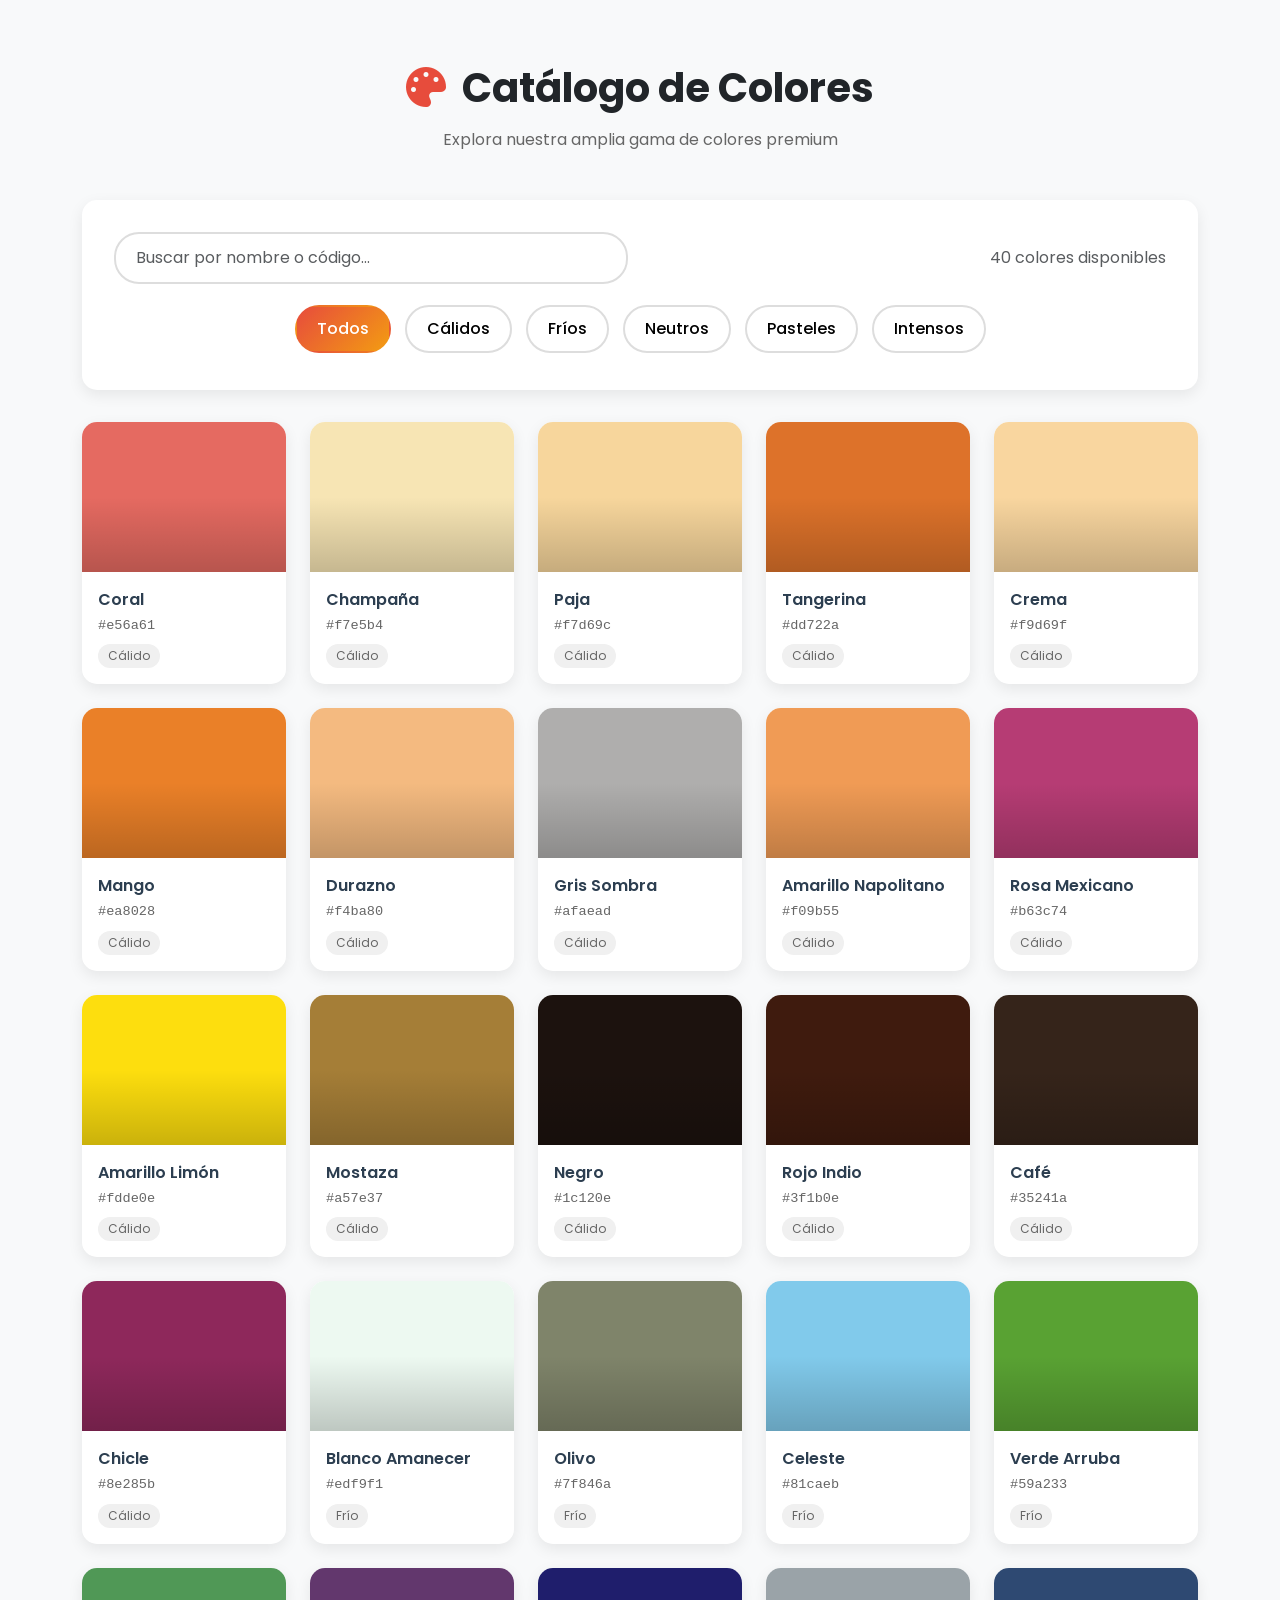
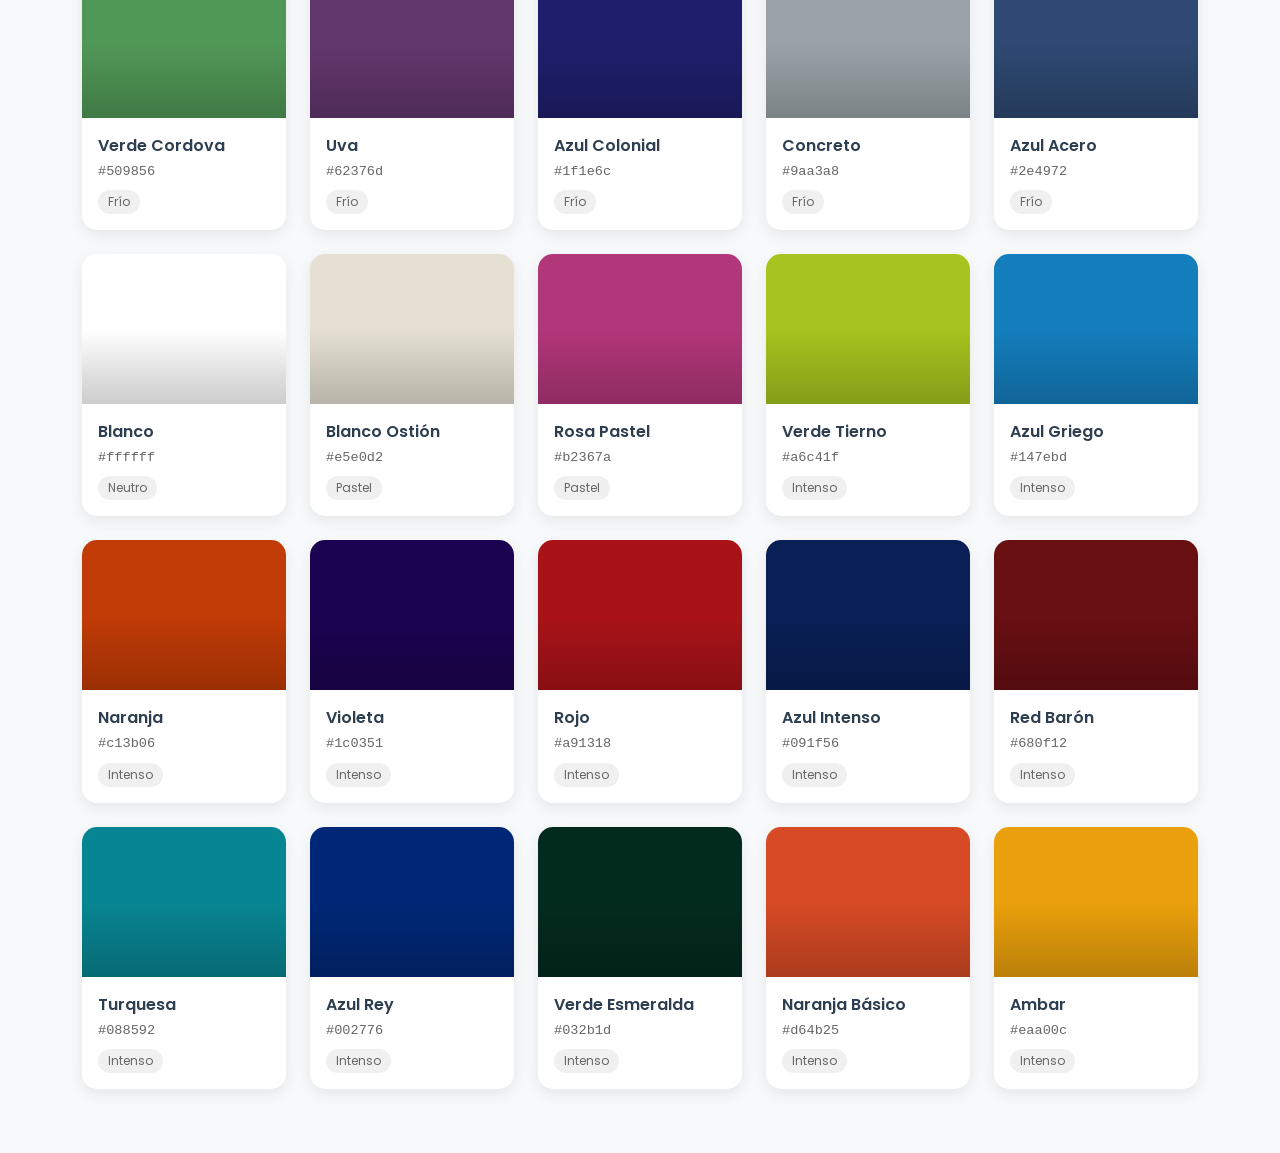
==== color_catalog.html @ 3e0002ca "color catálogo" ====
<!DOCTYPE html>
<html lang="es">
<head>
    <meta charset="UTF-8">
    <meta name="viewport" content="width=device-width, initial-scale=1.0">
    <title>Catálogo de Colores - Ari Color</title>
    <link href="https://cdn.jsdelivr.net/npm/bootstrap@5.3.2/dist/css/bootstrap.min.css" rel="stylesheet">
    <link href="https://cdnjs.cloudflare.com/ajax/libs/font-awesome/6.4.0/css/all.min.css" rel="stylesheet">
    <link href="https://fonts.googleapis.com/css2?family=Poppins:wght@300;400;600;700&display=swap" rel="stylesheet">
    <style>
        :root {
            --primary-color: #e74c3c;
            --gradient: linear-gradient(135deg, #e74c3c 0%, #f39c12 100%);
        }

        body {
            font-family: 'Poppins', sans-serif;
            background: #f8f9fa;
        }

        .catalog-section {
            padding: 4rem 0;
        }

        .section-title {
            font-size: 2.5rem;
            font-weight: 700;
            text-align: center;
            margin-bottom: 1rem;
        }

        .section-subtitle {
            text-align: center;
            color: #666;
            margin-bottom: 3rem;
        }

        /* Filtros */
        .filter-container {
            background: white;
            padding: 2rem;
            border-radius: 15px;
            box-shadow: 0 5px 15px rgba(0, 0, 0, 0.08);
            margin-bottom: 2rem;
        }

        .filter-btn {
            padding: 10px 20px;
            border: 2px solid #ddd;
            background: white;
            border-radius: 25px;
            margin: 5px;
            cursor: pointer;
            transition: all 0.3s ease;
            font-weight: 500;
        }

        .filter-btn:hover {
            transform: translateY(-2px);
            box-shadow: 0 5px 15px rgba(0, 0, 0, 0.1);
        }

        .filter-btn.active {
            background: var(--gradient);
            color: white;
            border-color: transparent;
        }

        .search-box {
            border-radius: 25px;
            padding: 12px 20px;
            border: 2px solid #ddd;
            transition: all 0.3s ease;
        }

        .search-box:focus {
            border-color: var(--primary-color);
            box-shadow: 0 0 0 3px rgba(231, 76, 60, 0.1);
        }

        /* Tarjetas de Color */
        .color-grid {
            display: grid;
            grid-template-columns: repeat(auto-fill, minmax(180px, 1fr));
            gap: 1.5rem;
        }

        .color-card {
            background: white;
            border-radius: 15px;
            overflow: hidden;
            cursor: pointer;
            transition: all 0.3s ease;
            box-shadow: 0 5px 15px rgba(0, 0, 0, 0.08);
            position: relative;
        }

        .color-card:hover {
            transform: translateY(-10px);
            box-shadow: 0 15px 35px rgba(0, 0, 0, 0.15);
        }

        .color-swatch {
            height: 150px;
            position: relative;
            overflow: hidden;
        }

        .color-swatch::after {
            content: '';
            position: absolute;
            top: 0;
            left: 0;
            right: 0;
            bottom: 0;
            background: linear-gradient(to bottom, transparent 50%, rgba(0,0,0,0.2));
        }

        .color-info {
            padding: 1rem;
        }

        .color-name {
            font-weight: 600;
            font-size: 1rem;
            margin-bottom: 0.25rem;
            color: #2c3e50;
        }

        .color-code {
            font-size: 0.85rem;
            color: #666;
            font-family: monospace;
        }

        .color-tag {
            display: inline-block;
            padding: 3px 10px;
            background: #f0f0f0;
            border-radius: 12px;
            font-size: 0.75rem;
            margin-top: 0.5rem;
            color: #666;
        }

        /* Modal */
        .modal-content {
            border-radius: 20px;
            border: none;
        }

        .modal-color-preview {
            height: 300px;
            border-radius: 15px;
            box-shadow: 0 10px 30px rgba(0, 0, 0, 0.2);
        }

        .color-detail-info {
            padding: 2rem;
        }

        .color-detail-name {
            font-size: 2rem;
            font-weight: 700;
            margin-bottom: 0.5rem;
        }

        .detail-item {
            padding: 1rem;
            background: #f8f9fa;
            border-radius: 10px;
            margin-bottom: 0.5rem;
        }

        .detail-label {
            font-weight: 600;
            color: #666;
            font-size: 0.9rem;
        }

        .detail-value {
            font-size: 1.1rem;
            color: #2c3e50;
        }

        .copy-btn {
            background: var(--gradient);
            border: none;
            color: white;
            padding: 8px 16px;
            border-radius: 8px;
            cursor: pointer;
            transition: all 0.3s ease;
        }

        .copy-btn:hover {
            transform: scale(1.05);
        }

        /* Animaciones */
        @keyframes fadeInUp {
            from {
                opacity: 0;
                transform: translateY(20px);
            }
            to {
                opacity: 1;
                transform: translateY(0);
            }
        }

        .fade-in-up {
            animation: fadeInUp 0.5s ease forwards;
        }

        /* Responsive */
        @media (max-width: 768px) {
            .color-grid {
                grid-template-columns: repeat(auto-fill, minmax(140px, 1fr));
                gap: 1rem;
            }

            .color-swatch {
                height: 120px;
            }
        }
    </style>
</head>
<body>
    <div class="catalog-section">
        <div class="container">
            <h2 class="section-title">
                <i class="fas fa-palette me-2" style="color: var(--primary-color);"></i>
                Catálogo de Colores
            </h2>
            <p class="section-subtitle">Explora nuestra amplia gama de colores premium</p>

            <!-- Filtros y Búsqueda -->
            <div class="filter-container">
                <div class="row align-items-center mb-3">
                    <div class="col-md-6">
                        <input type="text" id="searchInput" class="form-control search-box" placeholder="Buscar por nombre o código...">
                    </div>
                    <div class="col-md-6 text-end">
                        <span id="colorCount" class="text-muted">50 colores disponibles</span>
                    </div>
                </div>
                <div class="text-center">
                    <button class="filter-btn active" data-category="all">Todos</button>
                    <button class="filter-btn" data-category="calidos">Cálidos</button>
                    <button class="filter-btn" data-category="frios">Fríos</button>
                    <button class="filter-btn" data-category="neutros">Neutros</button>
                    <button class="filter-btn" data-category="pasteles">Pasteles</button>
                    <button class="filter-btn" data-category="intensos">Intensos</button>
                </div>
            </div>

            <!-- Grid de Colores -->
            <div id="colorGrid" class="color-grid"></div>

            <!-- Mensaje cuando no hay resultados -->
            <div id="noResults" class="text-center py-5" style="display: none;">
                <i class="fas fa-search fs-1 text-muted mb-3"></i>
                <p class="text-muted">No se encontraron colores con ese criterio</p>
            </div>
        </div>
    </div>

    <!-- Modal de Detalle -->
    <div class="modal fade" id="colorModal" tabindex="-1">
        <div class="modal-dialog modal-lg modal-dialog-centered">
            <div class="modal-content">
                <div class="modal-header border-0">
                    <h5 class="modal-title">Detalle del Color</h5>
                    <button type="button" class="btn-close" data-bs-dismiss="modal"></button>
                </div>
                <div class="modal-body">
                    <div class="row">
                        <div class="col-md-6">
                            <div id="modalColorPreview" class="modal-color-preview"></div>
                        </div>
                        <div class="col-md-6">
                            <div class="color-detail-info">
                                <h3 id="modalColorName" class="color-detail-name"></h3>
                                <div class="detail-item">
                                    <div class="detail-label">Código</div>
                                    <div class="detail-value" id="modalColorCode"></div>
                                    <button class="copy-btn mt-2" onclick="copyCode()">
                                        <i class="fas fa-copy me-1"></i> Copiar código
                                    </button>
                                </div>
                                <div class="detail-item">
                                    <div class="detail-label">Categoría</div>
                                    <div class="detail-value" id="modalColorCategory"></div>
                                </div>
                                <div class="detail-item">
                                    <div class="detail-label">Ideal para</div>
                                    <div class="detail-value" id="modalColorUse"></div>
                                </div>
                                <div class="mt-4">
                                    <a href="https://wa.me/5512345678" class="btn btn-success w-100 rounded-pill" target="_blank">
                                        <i class="fab fa-whatsapp me-2"></i>Solicitar Muestra
                                    </a>
                                </div>
                            </div>
                        </div>
                    </div>
                </div>
            </div>
        </div>
    </div>

    <script src="https://cdn.jsdelivr.net/npm/bootstrap@5.3.2/dist/js/bootstrap.bundle.min.js"></script>
    <script>
        // Base de datos de colores
        const colorsDatabase = [
          // Cálidos
            { id: 743, name: 'Coral', code: '#e56a61', category: 'calidos', use: 'Acentos y detalles' },
            { id: 710, name: 'Champaña', code: '#f7e5b4', category: 'calidos', use: 'Espacios elegantes' },
            { id: 705, name: 'Paja', code: '#f7d69c', category: 'calidos', use: 'Dormitorios' },
            { id: 726, name: 'Tangerina', code: '#dd722a', category: 'calidos', use: 'Espacios creativos' },
            { id: 702, name: 'Crema', code: '#f9d69f', category: 'calidos', use: 'Salas' },
            { id: 744, name: 'Mango', code: '#ea8028', category: 'calidos', use: 'Cocinas' },
            { id: 727, name: 'Durazno', code: '#f4ba80', category: 'calidos', use: 'Habitaciones infantiles' },
            { id: 717, name: 'Gris Sombra', code: '#afaead', category: 'calidos', use: 'Espacios modernos' },
            { id: 704, name: 'Amarillo Napolitano', code: '#f09b55', category: 'calidos', use: 'Comedores' },
            { id: 711, name: 'Rosa Mexicano', code: '#b63c74', category: 'calidos', use: 'Detalles decorativos' },
            { id: 721, name: 'Amarillo Limón', code: '#fdde0e', category: 'calidos', use: 'Energía y alegría' },
            { id: 732, name: 'Mostaza', code: '#a57e37', category: 'calidos', use: 'Calidez vintage' },
            { id: 724, name: 'Negro', code: '#1c120e', category: 'calidos', use: 'Elegancia dramática' },
            { id: 708, name: 'Rojo Indio', code: '#3f1b0e', category: 'calidos', use: 'Acentos rústicos' },
            { id: 707, name: 'Café', code: '#35241a', category: 'calidos', use: 'Ambientes acogedores' },
            { id: 729, name: 'Chicle', code: '#8e285b', category: 'calidos', use: 'Toques juveniles' },
           
            
            // Fríos
            { id: 701, name: 'Blanco Amanecer', code: '#edf9f1', category: 'frios', use: 'Baños' },
            { id: 703, name: 'Olivo', code: '#7f846a', category: 'frios', use: 'Naturaleza' },
            { id: 716, name: 'Celeste', code: '#81caeb', category: 'frios', use: 'Espacios tranquilos' },
            { id: 742, name: 'Verde Arruba', code: '#59a233', category: 'frios', use: 'Frescura natural' },
            { id: 730, name: 'Verde Cordova', code: '#509856', category: 'frios', use: 'Jardines interiores' },
            { id: 740, name: 'Uva', code: '#62376d', category: 'frios', use: 'Dormitorios' },
            { id: 722, name: 'Azul Colonial', code: '#1f1e6c', category: 'frios', use: 'Elegancia clásica' },
            { id: 714, name: 'Concreto', code: '#9aa3a8', category: 'frios', use: 'Minimalismo' },
            { id: 728, name: 'Azul Acero', code: '#2e4972', category: 'frios', use: 'Oficinas' },
            
            // Neutros
            { id: 700, name: 'Blanco', code: '#ffffff', category: 'neutros', use: 'Todos los espacios' },
            
            // Pasteles
            { id: 735, name: 'Blanco Ostión', code: '#e5e0d2', category: 'pasteles', use: 'Elegancia suave' },
             { id: 712, name: 'Rosa Pastel', code: '#b2367a', category: 'pasteles', use: 'Suavidad y romanticismo' },
            
            // Intensos
            { id: 731, name: 'Verde Tierno', code: '#a6c41f', category: 'intensos', use: 'Energía vibrante' },
            { id: 715, name: 'Azul Griego', code: '#147ebd', category: 'intensos', use: 'Mar Mediterráneo' },
            { id: 719, name: 'Naranja', code: '#c13b06', category: 'intensos', use: 'Acentos llamativos' },
            { id: 734, name: 'Violeta', code: '#1c0351', category: 'intensos', use: 'Lujo y misterio' },
            { id: 720, name: 'Rojo', code: '#a91318', category: 'intensos', use: 'Pasión y energía' },
            { id: 706, name: 'Azul Intenso', code: '#091f56', category: 'intensos', use: 'Profundidad' },
            { id: 745, name: 'Red Barón', code: '#680f12', category: 'intensos', use: 'Elegancia intensa' },
            { id: 709, name: 'Turquesa', code: '#088592', category: 'intensos', use: 'Frescura moderna' },
            { id: 741, name: 'Azul Rey', code: '#002776', category: 'intensos', use: 'Realeza' },
            { id: 718, name: 'Verde Esmeralda', code: '#032b1d', category: 'intensos', use: 'Naturaleza profunda' },
            { id: 723, name: 'Naranja Básico', code: '#d64b25', category: 'intensos', use: 'Vitalidad' },
            { id: 713, name: 'Ambar', code: '#eaa00c', category: 'intensos', use: 'Calidez brillante' }
        ];

        let currentColors = [...colorsDatabase];
        let selectedColor = null;

        // Renderizar colores
        function renderColors(colors) {
            const grid = document.getElementById('colorGrid');
            const noResults = document.getElementById('noResults');
            
            if (colors.length === 0) {
                grid.innerHTML = '';
                noResults.style.display = 'block';
                return;
            }
            
            noResults.style.display = 'none';
            grid.innerHTML = colors.map((color, index) => `
                <div class="color-card fade-in-up" style="animation-delay: ${index * 0.05}s" onclick="showColorDetail(${index})">
                    <div class="color-swatch" style="background: ${color.code}"></div>
                    <div class="color-info">
                        <div class="color-name">${color.name}</div>
                        <div class="color-code">${color.code}</div>
                        <span class="color-tag">${getCategoryLabel(color.category)}</span>
                    </div>
                </div>
            `).join('');
            
            updateColorCount(colors.length);
        }

        // Mostrar detalle del color
        function showColorDetail(index) {
            selectedColor = currentColors[index];
            document.getElementById('modalColorPreview').style.background = selectedColor.code;
            document.getElementById('modalColorName').textContent = selectedColor.name;
            document.getElementById('modalColorCode').textContent = selectedColor.code;
            document.getElementById('modalColorCategory').textContent = getCategoryLabel(selectedColor.category);
            document.getElementById('modalColorUse').textContent = selectedColor.use;
            
            const modal = new bootstrap.Modal(document.getElementById('colorModal'));
            modal.show();
        }

        // Copiar código de color
        function copyCode() {
            navigator.clipboard.writeText(selectedColor.code);
            alert('¡Código copiado: ' + selectedColor.code + '!');
        }

        // Filtrar por categoría
        function filterByCategory(category) {
            if (category === 'all') {
                currentColors = [...colorsDatabase];
            } else {
                currentColors = colorsDatabase.filter(color => color.category === category);
            }
            renderColors(currentColors);
        }

        // Buscar colores
        function searchColors(query) {
            const searchTerm = query.toLowerCase();
            currentColors = colorsDatabase.filter(color => 
                color.name.toLowerCase().includes(searchTerm) ||
                color.code.toLowerCase().includes(searchTerm)
            );
            renderColors(currentColors);
        }

        // Obtener etiqueta de categoría
        function getCategoryLabel(category) {
            const labels = {
                calidos: 'Cálido',
                frios: 'Frío',
                neutros: 'Neutro',
                pasteles: 'Pastel',
                intensos: 'Intenso'
            };
            return labels[category] || category;
        }

        // Actualizar contador
        function updateColorCount(count) {
            document.getElementById('colorCount').textContent = `${count} color${count !== 1 ? 'es' : ''} disponible${count !== 1 ? 's' : ''}`;
        }

        // Event Listeners
        document.querySelectorAll('.filter-btn').forEach(btn => {
            btn.addEventListener('click', function() {
                document.querySelectorAll('.filter-btn').forEach(b => b.classList.remove('active'));
                this.classList.add('active');
                filterByCategory(this.dataset.category);
            });
        });

        document.getElementById('searchInput').addEventListener('input', function(e) {
            searchColors(e.target.value);
        });

        // Inicializar
        renderColors(colorsDatabase);
    </script>
</body>
</html>
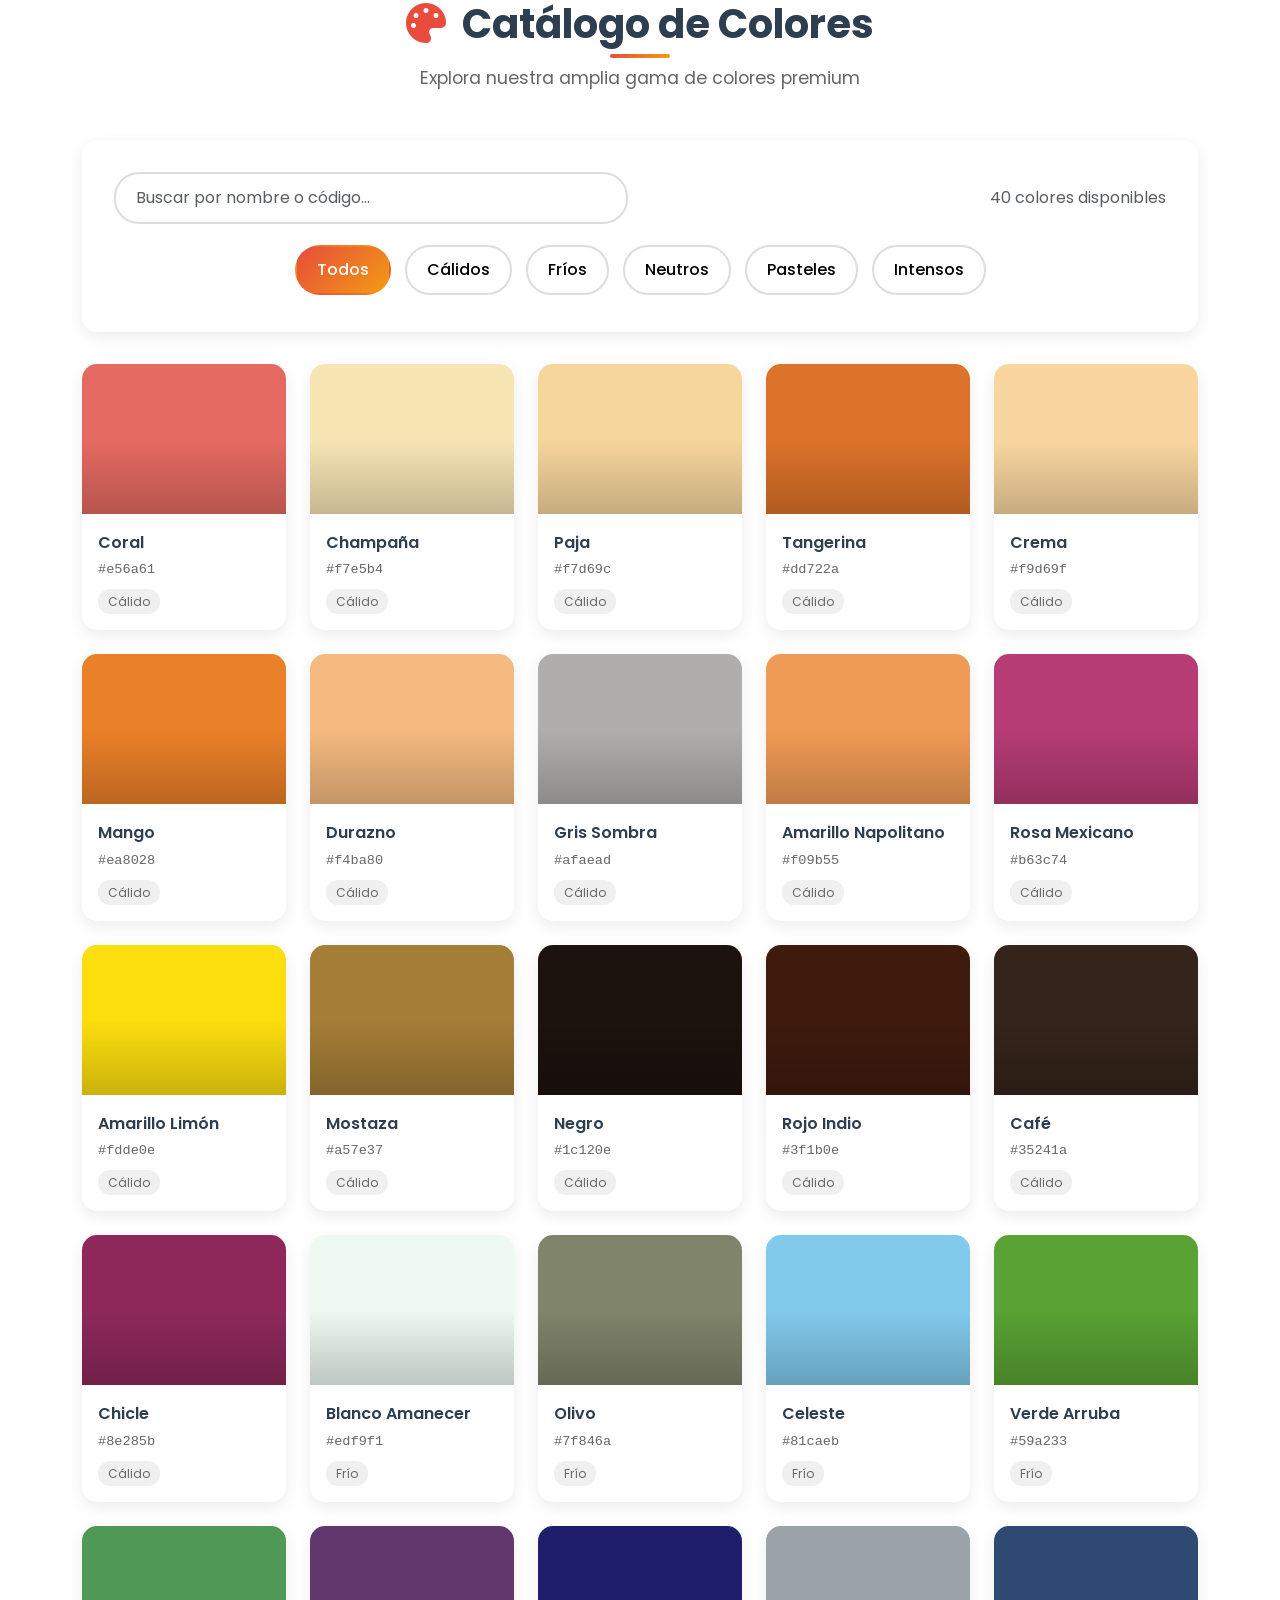
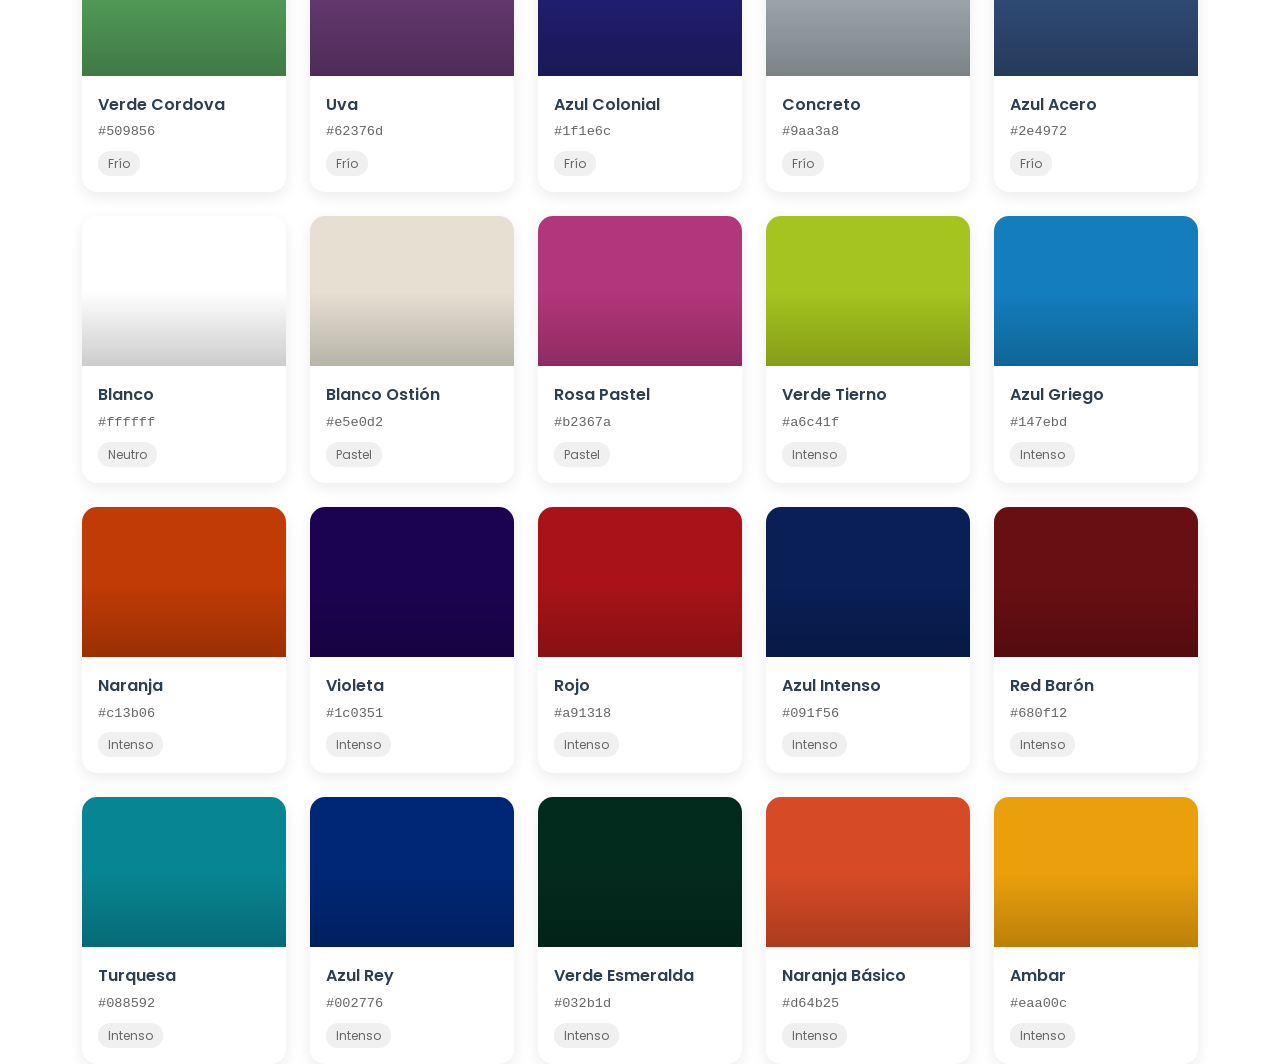
==== commit a8bd4691: "1commit" ====
--- a/color_catalog.html
+++ b/color_catalog.html
@@ -7,223 +7,11 @@
     <link href="https://cdn.jsdelivr.net/npm/bootstrap@5.3.2/dist/css/bootstrap.min.css" rel="stylesheet">
     <link href="https://cdnjs.cloudflare.com/ajax/libs/font-awesome/6.4.0/css/all.min.css" rel="stylesheet">
     <link href="https://fonts.googleapis.com/css2?family=Poppins:wght@300;400;600;700&display=swap" rel="stylesheet">
+    <link href="style.css" rel="stylesheet">
     <style>
-        :root {
-            --primary-color: #e74c3c;
-            --gradient: linear-gradient(135deg, #e74c3c 0%, #f39c12 100%);
-        }
-
-        body {
-            font-family: 'Poppins', sans-serif;
-            background: #f8f9fa;
-        }
-
-        .catalog-section {
-            padding: 4rem 0;
-        }
-
-        .section-title {
-            font-size: 2.5rem;
-            font-weight: 700;
-            text-align: center;
-            margin-bottom: 1rem;
-        }
-
-        .section-subtitle {
-            text-align: center;
-            color: #666;
-            margin-bottom: 3rem;
-        }
-
-        /* Filtros */
-        .filter-container {
-            background: white;
-            padding: 2rem;
-            border-radius: 15px;
-            box-shadow: 0 5px 15px rgba(0, 0, 0, 0.08);
-            margin-bottom: 2rem;
-        }
-
-        .filter-btn {
-            padding: 10px 20px;
-            border: 2px solid #ddd;
-            background: white;
-            border-radius: 25px;
-            margin: 5px;
-            cursor: pointer;
-            transition: all 0.3s ease;
-            font-weight: 500;
-        }
-
-        .filter-btn:hover {
-            transform: translateY(-2px);
-            box-shadow: 0 5px 15px rgba(0, 0, 0, 0.1);
-        }
-
-        .filter-btn.active {
-            background: var(--gradient);
-            color: white;
-            border-color: transparent;
-        }
-
-        .search-box {
-            border-radius: 25px;
-            padding: 12px 20px;
-            border: 2px solid #ddd;
-            transition: all 0.3s ease;
-        }
-
-        .search-box:focus {
-            border-color: var(--primary-color);
-            box-shadow: 0 0 0 3px rgba(231, 76, 60, 0.1);
-        }
-
-        /* Tarjetas de Color */
-        .color-grid {
-            display: grid;
-            grid-template-columns: repeat(auto-fill, minmax(180px, 1fr));
-            gap: 1.5rem;
-        }
-
-        .color-card {
-            background: white;
-            border-radius: 15px;
-            overflow: hidden;
-            cursor: pointer;
-            transition: all 0.3s ease;
-            box-shadow: 0 5px 15px rgba(0, 0, 0, 0.08);
-            position: relative;
-        }
-
-        .color-card:hover {
-            transform: translateY(-10px);
-            box-shadow: 0 15px 35px rgba(0, 0, 0, 0.15);
-        }
-
-        .color-swatch {
-            height: 150px;
-            position: relative;
-            overflow: hidden;
-        }
-
-        .color-swatch::after {
-            content: '';
-            position: absolute;
-            top: 0;
-            left: 0;
-            right: 0;
-            bottom: 0;
-            background: linear-gradient(to bottom, transparent 50%, rgba(0,0,0,0.2));
-        }
-
-        .color-info {
-            padding: 1rem;
-        }
-
-        .color-name {
-            font-weight: 600;
-            font-size: 1rem;
-            margin-bottom: 0.25rem;
-            color: #2c3e50;
-        }
-
-        .color-code {
-            font-size: 0.85rem;
-            color: #666;
-            font-family: monospace;
-        }
-
-        .color-tag {
-            display: inline-block;
-            padding: 3px 10px;
-            background: #f0f0f0;
-            border-radius: 12px;
-            font-size: 0.75rem;
-            margin-top: 0.5rem;
-            color: #666;
-        }
-
-        /* Modal */
-        .modal-content {
-            border-radius: 20px;
-            border: none;
-        }
-
-        .modal-color-preview {
-            height: 300px;
-            border-radius: 15px;
-            box-shadow: 0 10px 30px rgba(0, 0, 0, 0.2);
-        }
-
-        .color-detail-info {
-            padding: 2rem;
-        }
-
-        .color-detail-name {
-            font-size: 2rem;
-            font-weight: 700;
-            margin-bottom: 0.5rem;
-        }
-
-        .detail-item {
-            padding: 1rem;
-            background: #f8f9fa;
-            border-radius: 10px;
-            margin-bottom: 0.5rem;
-        }
-
-        .detail-label {
-            font-weight: 600;
-            color: #666;
-            font-size: 0.9rem;
-        }
-
-        .detail-value {
-            font-size: 1.1rem;
-            color: #2c3e50;
-        }
-
-        .copy-btn {
-            background: var(--gradient);
-            border: none;
-            color: white;
-            padding: 8px 16px;
-            border-radius: 8px;
-            cursor: pointer;
-            transition: all 0.3s ease;
-        }
-
-        .copy-btn:hover {
-            transform: scale(1.05);
-        }
-
-        /* Animaciones */
-        @keyframes fadeInUp {
-            from {
-                opacity: 0;
-                transform: translateY(20px);
-            }
-            to {
-                opacity: 1;
-                transform: translateY(0);
-            }
-        }
-
-        .fade-in-up {
-            animation: fadeInUp 0.5s ease forwards;
-        }
-
-        /* Responsive */
-        @media (max-width: 768px) {
-            .color-grid {
-                grid-template-columns: repeat(auto-fill, minmax(140px, 1fr));
-                gap: 1rem;
-            }
-
-            .color-swatch {
-                height: 120px;
-            }
-        }
+  
+
+       
     </style>
 </head>
 <body>
--- a/style.css
+++ b/style.css
@@ -0,0 +1,587 @@
+/* ==========================================
+   CATÁLOGO DE COLORES - ARI COLOR
+   Estilos CSS
+   ========================================== */
+
+
+        :root {
+            --primary-color: #e74c3c;
+            --secondary-color: #3498db;
+            --accent-color: #f39c12;
+            --dark-color: #2c3e50;
+            --light-color: #ecf0f1;
+            --gradient: linear-gradient(135deg, #e74c3c 0%, #f39c12 100%);
+        }
+
+        * {
+            margin: 0;
+            padding: 0;
+            box-sizing: border-box;
+        }
+
+        body {
+            font-family: 'Poppins', sans-serif;
+            line-height: 1.6;
+            color: var(--dark-color);
+        }
+
+         /* Filtros */
+        .filter-container {
+            background: white;
+            padding: 2rem;
+            border-radius: 15px;
+            box-shadow: 0 5px 15px rgba(0, 0, 0, 0.08);
+            margin-bottom: 2rem;
+        }
+
+        .filter-btn {
+            padding: 10px 20px;
+            border: 2px solid #ddd;
+            background: white;
+            border-radius: 25px;
+            margin: 5px;
+            cursor: pointer;
+            transition: all 0.3s ease;
+            font-weight: 500;
+        }
+
+        .filter-btn:hover {
+            transform: translateY(-2px);
+            box-shadow: 0 5px 15px rgba(0, 0, 0, 0.1);
+        }
+
+        .filter-btn.active {
+            background: var(--gradient);
+            color: white;
+            border-color: transparent;
+        }
+
+        .search-box {
+            border-radius: 25px;
+            padding: 12px 20px;
+            border: 2px solid #ddd;
+            transition: all 0.3s ease;
+        }
+
+        .search-box:focus {
+            border-color: var(--primary-color);
+            box-shadow: 0 0 0 3px rgba(231, 76, 60, 0.1);
+        }
+
+        /* Tarjetas de Color */
+        .color-grid {
+            display: grid;
+            grid-template-columns: repeat(auto-fill, minmax(180px, 1fr));
+            gap: 1.5rem;
+        }
+
+        .color-card {
+            background: white;
+            border-radius: 15px;
+            overflow: hidden;
+            cursor: pointer;
+            transition: all 0.3s ease;
+            box-shadow: 0 5px 15px rgba(0, 0, 0, 0.08);
+            position: relative;
+        }
+
+        .color-card:hover {
+            transform: translateY(-10px);
+            box-shadow: 0 15px 35px rgba(0, 0, 0, 0.15);
+        }
+
+        .color-swatch {
+            height: 150px;
+            position: relative;
+            overflow: hidden;
+        }
+
+        .color-swatch::after {
+            content: '';
+            position: absolute;
+            top: 0;
+            left: 0;
+            right: 0;
+            bottom: 0;
+            background: linear-gradient(to bottom, transparent 50%, rgba(0,0,0,0.2));
+        }
+
+        .color-info {
+            padding: 1rem;
+        }
+
+        .color-name {
+            font-weight: 600;
+            font-size: 1rem;
+            margin-bottom: 0.25rem;
+            color: #2c3e50;
+        }
+
+        .color-code {
+            font-size: 0.85rem;
+            color: #666;
+            font-family: monospace;
+        }
+
+        .color-tag {
+            display: inline-block;
+            padding: 3px 10px;
+            background: #f0f0f0;
+            border-radius: 12px;
+            font-size: 0.75rem;
+            margin-top: 0.5rem;
+            color: #666;
+        }
+
+        /* Modal */
+        .modal-content {
+            border-radius: 20px;
+            border: none;
+        }
+
+        .modal-color-preview {
+            height: 300px;
+            border-radius: 15px;
+            box-shadow: 0 10px 30px rgba(0, 0, 0, 0.2);
+        }
+
+        .color-detail-info {
+            padding: 2rem;
+        }
+
+        .color-detail-name {
+            font-size: 2rem;
+            font-weight: 700;
+            margin-bottom: 0.5rem;
+        }
+
+        .detail-item {
+            padding: 1rem;
+            background: #f8f9fa;
+            border-radius: 10px;
+            margin-bottom: 0.5rem;
+        }
+
+        .detail-label {
+            font-weight: 600;
+            color: #666;
+            font-size: 0.9rem;
+        }
+
+        .detail-value {
+            font-size: 1.1rem;
+            color: #2c3e50;
+        }
+
+        .copy-btn {
+            background: var(--gradient);
+            border: none;
+            color: white;
+            padding: 8px 16px;
+            border-radius: 8px;
+            cursor: pointer;
+            transition: all 0.3s ease;
+        }
+
+        .copy-btn:hover {
+            transform: scale(1.05);
+        }
+
+        /* Animaciones */
+        @keyframes fadeInUp {
+            from {
+                opacity: 0;
+                transform: translateY(20px);
+            }
+            to {
+                opacity: 1;
+                transform: translateY(0);
+            }
+        }
+
+        .fade-in-up {
+            animation: fadeInUp 0.5s ease forwards;
+        }
+
+        /* Responsive */
+        @media (max-width: 768px) {
+            .color-grid {
+                grid-template-columns: repeat(auto-fill, minmax(140px, 1fr));
+                gap: 1rem;
+            }
+
+            .color-swatch {
+                height: 120px;
+            }
+        }
+        /* Navbar */
+        .navbar-custom {
+            background: rgba(255, 255, 255, 0.95);
+            backdrop-filter: blur(10px);
+            box-shadow: 0 2px 20px rgba(0, 0, 0, 0.1);
+            transition: all 0.3s ease;
+        }
+
+        .navbar-brand {
+            font-weight: 700;
+            font-size: 1.8rem;
+            background: var(--gradient);
+            -webkit-background-clip: text;
+            -webkit-text-fill-color: transparent;
+            background-clip: text;
+        }
+
+        .nav-link {
+            font-weight: 500;
+            color: var(--dark-color) !important;
+            transition: all 0.3s ease;
+            position: relative;
+        }
+
+        .nav-link:hover {
+            color: var(--primary-color) !important;
+            transform: translateY(-2px);
+        }
+
+        .nav-link::after {
+            content: '';
+            position: absolute;
+            width: 0;
+            height: 2px;
+            bottom: 0;
+            left: 50%;
+            background: var(--gradient);
+            transition: all 0.3s ease;
+            transform: translateX(-50%);
+        }
+
+        .nav-link:hover::after {
+            width: 100%;
+        }
+
+        /* Hero Section */
+        /*.hero-section {
+            background: var(--gradient);
+            min-height: 100vh;
+            display: flex;
+            align-items: center;
+            position: relative;
+            overflow: hidden;
+        }
+
+        .hero-section::before {
+            content: '';
+            position: absolute;
+            top: 0;
+            left: 0;
+            right: 0;
+            bottom: 0;
+            background: url('data:image/svg+xml,<svg xmlns="http://www.w3.org/2000/svg" viewBox="0 0 1200 120"><path d="M985.66,92.83C906.67,72,823.78,31,743.84,14.19c-82.26-17.34-168.06-16.33-250.45.39-57.84,11.73-114,31.07-172,41.86A600.21,600.21,0,0,1,0,27.35V120H1200V95.8C1132.19,118.92,1055.71,111.31,985.66,92.83Z" fill="rgba(255,255,255,0.1)"/></svg>') no-repeat bottom;
+            background-size: cover;
+        }
+*/
+
+        /* Hero Section */
+        .hero-section {
+            background: url('images/bg/latas.jpg') center center/cover no-repeat;
+            min-height: 100vh;
+            display: flex;
+            align-items: center;
+            position: relative;
+            overflow: hidden;
+        }
+
+      
+        .hero-content {
+            position: relative;
+            z-index: 2;
+        }
+
+        .hero-title {
+            font-size: 3.5rem;
+            font-weight: 700;
+            color: white;
+            text-shadow: 2px 2px 4px rgba(0, 0, 0, 0.3);
+            margin-bottom: 1rem;
+        }
+
+        .hero-subtitle {
+            font-size: 1.3rem;
+            color: rgba(255, 255, 255, 0.9);
+            margin-bottom: 2rem;
+        }
+
+        .btn-custom {
+            background: white;
+            color: var(--primary-color);
+            padding: 12px 30px;
+            border-radius: 50px;
+            font-weight: 600;
+            text-decoration: none;
+            display: inline-block;
+            transition: all 0.3s ease;
+            box-shadow: 0 5px 15px rgba(0, 0, 0, 0.2);
+        }
+
+        .btn-custom:hover {
+            transform: translateY(-3px);
+            box-shadow: 0 8px 25px rgba(0, 0, 0, 0.3);
+            color: var(--primary-color);
+        }
+
+        /* Calculator Section */
+        /*.calculator-section {
+            background: linear-gradient(45deg, #787c80 0%, #e9ecef 100%);
+            padding: 4rem 0;
+        }
+*/
+/* Calculator Section */
+.calculator-section {
+    background: url('images/bg/calculadora.png') center center/cover no-repeat;
+    padding: 4rem 0;
+    position: relative;
+}
+
+.calculator-section::before {
+    content: '';
+    position: absolute;
+    top: 0;
+    left: 0;
+    right: 0;
+    bottom: 0;
+    background: linear-gradient(135deg, rgba(218, 203, 235, 0.795) 0%, rgba(243, 157, 18, 0.308) 100%);
+}
+
+.calculator-section .container {
+    position: relative;
+    z-index: 2;
+}
+
+.calculator-card {
+    background: white;
+    border-radius: 20px;
+    padding: 2rem;
+    box-shadow: 0 10px 30px rgba(0, 0, 0, 0.1);
+    transition: transform 0.3s ease;
+}
+
+.calculator-card:hover {
+    transform: translateY(-5px);
+}
+        .calculator-card {
+            background: white;
+            border-radius: 20px;
+            padding: 2rem;
+            box-shadow: 0 10px 30px rgba(0, 0, 0, 0.1);
+            transition: transform 0.3s ease;
+        }
+
+        .calculator-card:hover {
+            transform: translateY(-5px);
+        }
+
+        /* Features */
+        .feature-card {
+            background: white;
+            padding: 2rem;
+            border-radius: 15px;
+            text-align: center;
+            transition: all 0.3s ease;
+            box-shadow: 0 5px 15px rgba(0, 0, 0, 0.08);
+            height: 100%;
+        }
+
+        .feature-card:hover {
+            transform: translateY(-10px);
+            box-shadow: 0 15px 35px rgba(0, 0, 0, 0.1);
+        }
+
+        .feature-icon {
+            width: 80px;
+            height: 80px;
+            background: var(--gradient);
+            border-radius: 50%;
+            display: flex;
+            align-items: center;
+            justify-content: center;
+            margin: 0 auto 1rem;
+            color: white;
+            font-size: 2rem;
+        }
+
+        /* Products */
+        .product-card {
+            background: white;
+            border-radius: 15px;
+            overflow: hidden;
+            transition: all 0.3s ease;
+            box-shadow: 0 5px 15px rgba(0, 0, 0, 0.08);
+            height: 100%;
+        }
+
+        .product-card:hover {
+            transform: translateY(-5px);
+            box-shadow: 0 15px 35px rgba(0, 0, 0, 0.15);
+        }
+
+        .product-image {
+            height: 200px;
+            background: var(--gradient);
+            display: flex;
+            align-items: center;
+            justify-content: center;
+            color: white;
+            font-size: 3rem;
+        }
+
+        /* Testimonials */
+        .testimonial-card {
+            background: white;
+            padding: 2rem;
+            border-radius: 15px;
+            box-shadow: 0 5px 15px rgba(0, 0, 0, 0.08);
+            text-align: center;
+            height: 100%;
+        }
+
+        .testimonial-avatar {
+            width: 80px;
+            height: 80px;
+            background: var(--gradient);
+            border-radius: 50%;
+            display: flex;
+            align-items: center;
+            justify-content: center;
+            margin: 0 auto 1rem;
+            color: white;
+            font-size: 2rem;
+        }
+
+        /* Sections */
+        .section-padding {
+            padding: 5rem 0;
+        }
+
+        .section-title {
+            font-size: 2.5rem;
+            font-weight: 700;
+            text-align: center;
+            margin-bottom: 1rem;
+            position: relative;
+        }
+
+        .section-title::after {
+            content: '';
+            position: absolute;
+            bottom: -10px;
+            left: 50%;
+            transform: translateX(-50%);
+            width: 60px;
+            height: 4px;
+            background: var(--gradient);
+            border-radius: 2px;
+        }
+
+        .section-subtitle {
+            text-align: center;
+            color: #666;
+            margin-bottom: 3rem;
+            font-size: 1.1rem;
+        }
+
+        /* Footer */
+        .footer {
+            background: var(--dark-color);
+            color: white;
+            padding: 3rem 0 1rem;
+        }
+
+        .footer h5 {
+            color: var(--accent-color);
+            margin-bottom: 1rem;
+        }
+
+        .footer a {
+            color: rgba(255, 255, 255, 0.7);
+            text-decoration: none;
+            transition: color 0.3s ease;
+        }
+
+        .footer a:hover {
+            color: var(--accent-color);
+        }
+        .hero-subtitle {
+    font-size: 1.3rem;
+    color: white;
+    margin-bottom: 2rem;
+    background: var(--accent-color);
+    padding: 15px 30px;
+    display: inline-block;
+    border-radius: 50% 20% / 10% 40%;
+    box-shadow: 0 5px 15px rgba(243, 156, 18, 0.4);
+    transform: rotate(-1deg);
+}
+
+.hero-description {
+    color: white;
+    background: linear-gradient(135deg, rgba(243, 156, 18, 0.95) 0%, rgba(230, 126, 34, 0.95) 100%);
+    padding: 20px 30px;
+    display: inline-block;
+    border-radius: 30% 70% 70% 30% / 30% 30% 70% 70%;
+    box-shadow: 0 5px 20px rgba(243, 156, 18, 0.5);
+    transform: rotate(1deg);
+    max-width: 600px;
+}
+
+        /* Animations */
+        @keyframes fadeInUp {
+            from {
+                opacity: 0;
+                transform: translateY(30px);
+            }
+
+            to {
+                opacity: 1;
+                transform: translateY(0);
+            }
+        }
+
+        .fade-in-up {
+            animation: fadeInUp 0.6s ease forwards;
+        }
+
+        /* WhatsApp Button */
+        .whatsapp-btn {
+            position: fixed;
+            bottom: 20px;
+            right: 20px;
+            background: #25d366;
+            color: white;
+            width: 60px;
+            height: 60px;
+            border-radius: 50%;
+            display: flex;
+            align-items: center;
+            justify-content: center;
+            font-size: 1.5rem;
+            text-decoration: none;
+            box-shadow: 0 4px 12px rgba(0, 0, 0, 0.3);
+            transition: all 0.3s ease;
+            z-index: 1000;
+        }
+
+        .whatsapp-btn:hover {
+            transform: scale(1.1);
+            color: white;
+        }
+
+        /* Responsive */
+        @media (max-width: 768px) {
+            .hero-title {
+                font-size: 2.5rem;
+            }
+
+            .section-padding {
+                padding: 3rem 0;
+            }
+        }
